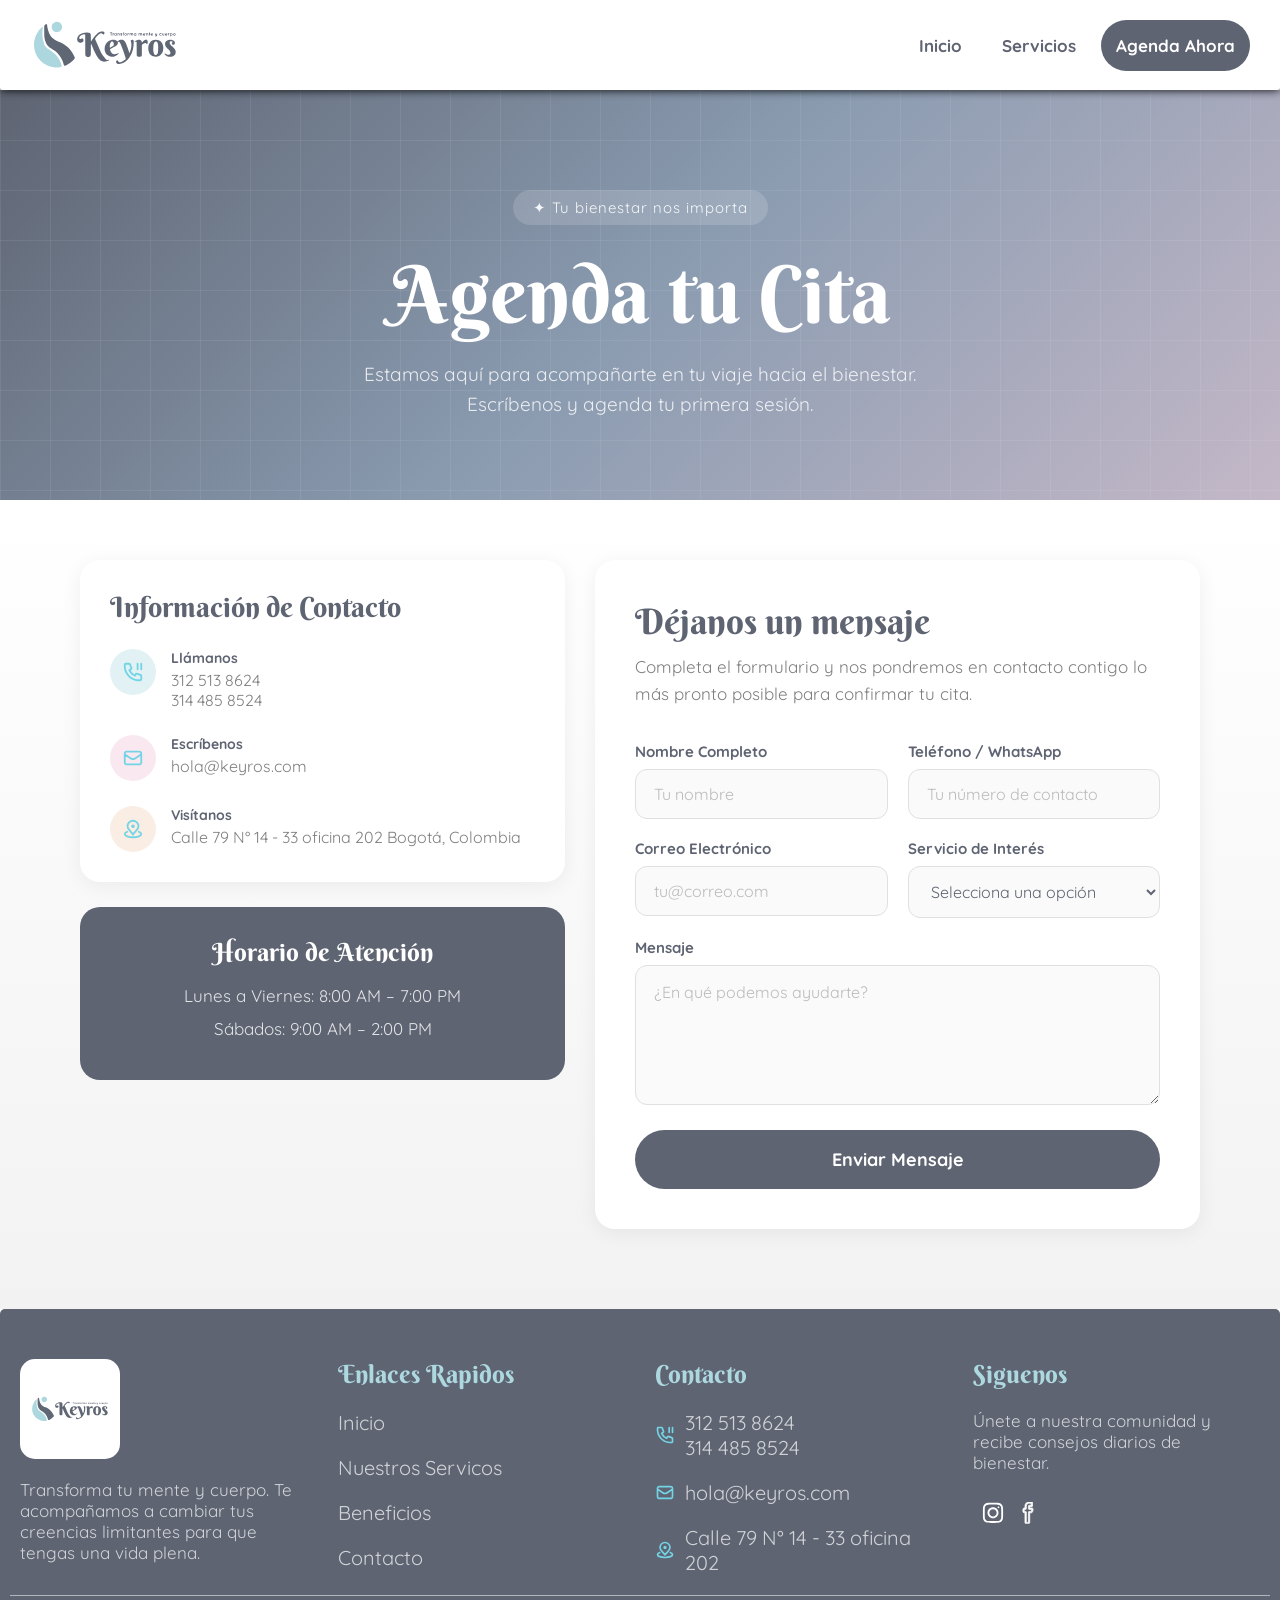
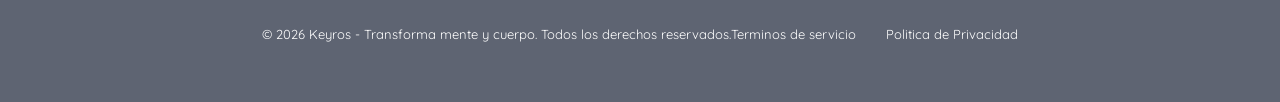
==== form.html @ 83b6fd3d "terminado" ====
<!doctype html>
<html lang="es">
  <head>
    <meta charset="UTF-8" />
    <meta name="viewport" content="width=device-width, initial-scale=1.0" />
    <title>Agenda tu Cita - Keyros</title>
    <link rel="stylesheet" href="styles.css" />
    <link rel="stylesheet" href="form.css" />
    <link rel="icon" type="image/png" href="/imgs/page__icon.png" />
  </head>

  <body>
    <header class="header__container">
      <div class="logo">
        <img src="/imgs/logo_main.svg" alt="" class="logo__img" />
      </div>

      <div class="logo logo__mobile">
        <img src="/imgs/page__icon.png" alt="" class="logo__img" />
      </div>

      <input type="checkbox" id="toggle__menu" />
      <label for="toggle__menu">
        <img class="menu__icon" src="/imgs/bars-solid-full.svg" alt="" />
      </label>

      <nav class="menu">
        <ul class="menu__list">
          <li class="menu__item">
            <a class="menu__link" href="index.html">Inicio</a>
          </li>
          <li class="menu__item">
            <a class="menu__link" href="index.html#servicios">Servicios</a>
          </li>
          <li class="menu__item agenda">
            <a class="menu__link" href="form.html">Agenda Ahora</a>
          </li>
        </ul>
      </nav>
    </header>

    <main class="form__main">
      <section class="form__banner">
        <div class="form__banner__bg"></div>
        <div class="form__banner__content">
          <p class="form__banner__text">✦ Tu bienestar nos importa</p>
          <h1 class="form__banner__title">Agenda tu Cita</h1>
          <p class="form__banner__subtitle">
            Estamos aquí para acompañarte en tu viaje hacia el bienestar.
            Escríbenos y agenda tu primera sesión.
          </p>
        </div>
      </section>

      <section class="form__section">
        <div class="contact__info">
          <div class="contact__card">
            <h2 class="contact__card__title">Información de Contacto</h2>

            <div class="contact__item">
              <div class="contact__icon contact__icon__blue">
                <img src="/imgs/phone-pause-svgrepo-com.svg" alt="" />
              </div>
              <div>
                <p class="contact__label">Llámanos</p>
                <a href="tel:+573125138624" class="contact__value"
                  >312 513 8624</a
                ><br />
                <a href="tel:+573144858524" class="contact__value"
                  >314 485 8524</a
                >
              </div>
            </div>

            <div class="contact__item">
              <div class="contact__icon contact__icon__pink">
                <img src="/imgs/mail-svgrepo-com.svg" alt="" />
              </div>
              <div>
                <p class="contact__label">Escríbenos</p>
                <a href="" class="contact__value">hola@keyros.com</a>
              </div>
            </div>

            <div class="contact__item">
              <div class="contact__icon contact__icon__orange">
                <img src="/imgs/map-pin-alt-svgrepo-com.svg" alt="" />
              </div>
              <div>
                <p class="contact__label">Visítanos</p>
                <a
                  target="_blank"
                  class="contact__value"
                  href="https://www.google.com/maps/place/Cl.+79+%23+14-+33,+Bogot%C3%A1/@4.664915,-74.0572863,17z/data=!3m1!4b1!4m6!3m5!1s0x8e3f9a5f12ed7e97:0x460403b6933eddb8!8m2!3d4.664915!4d-74.0572863!16s%2Fg%2F11m6qz9rjn?entry=ttu&g_ep=EgoyMDI2MDQxNC4wIKXMDSoASAFQAw%3D%3D"
                  >Calle 79 N° 14 - 33 oficina 202 Bogotá, Colombia</a
                >
              </div>
            </div>
          </div>

          <div class="schedule__card">
            <h3 class="schedule__title">Horario de Atención</h3>
            <p class="schedule__line">Lunes a Viernes: 8:00 AM – 7:00 PM</p>
            <p class="schedule__line">Sábados: 9:00 AM – 2:00 PM</p>
          </div>
        </div>

        <form>
          <fieldset>
            <legend>Déjanos un mensaje</legend>

            <p>
              Completa el formulario y nos pondremos en contacto contigo lo más
              pronto posible para confirmar tu cita.
            </p>

            <div class="form__fields">
              <div class="form__row">
                <div class="form__group">
                  <label for="nombre">Nombre Completo</label>

                  <input type="text" id="nombre" placeholder="Tu nombre" />
                </div>

                <div class="form__group">
                  <label for="telefono">Teléfono / WhatsApp</label>

                  <input
                    type="tel"
                    id="telefono"
                    placeholder="Tu número de contacto"
                  />
                </div>
              </div>

              <div class="form__row">
                <div class="form__group">
                  <label for="correo">Correo Electrónico</label>

                  <input type="email" id="correo" placeholder="tu@correo.com" />
                </div>
                <div class="form__group">
                  <label for="servicio">Servicio de Interés</label>
                  <select id="servicio">
                    <option>Selecciona una opción</option>
                    <option>Reflexología con Cristales</option>
                    <option>Sanación Emocional</option>
                    <option>Cambio de Creencias</option>
                    <option>Otro</option>
                  </select>
                </div>
              </div>

              <div class="form__group form__group__full">
                <label for="mensaje">Mensaje</label>
                <textarea
                  id="mensaje"
                  placeholder="¿En qué podemos ayudarte?"
                ></textarea>
              </div>

              <button>Enviar Mensaje</button>
            </div>
          </fieldset>
        </form>
      </section>
    </main>

    <footer>
      <div class="footer__text">
        <div class="footer__text__section">
          <div class="white__logo"><img src="/imgs/logo_main.svg" /></div>
          <div class="footer__paragraph">
            <p>
              Transforma tu mente y cuerpo. Te acompañamos a cambiar tus
              creencias limitantes para que tengas una vida plena.
            </p>
          </div>
        </div>
        <div class="footer__text__section">
          <div class="footer__section__title">
            <h3>Enlaces Rapidos</h3>
            <nav>
              <ul class="footer__list">
                <li class="footer__list__item">
                  <a href="/index.html">Inicio</a>
                </li>

                <li class="footer__list__item">
                  <a href="/index.html#servicios">Nuestros Servicos</a>
                </li>

                <li class="footer__list__item">
                  <a href="/index.html#beneficios">Beneficios</a>
                </li>

                <li class="footer__list__item">
                  <a href="/index.html#contacto">Contacto</a>
                </li>
              </ul>
            </nav>
          </div>
        </div>
        <div class="footer__text__section">
          <div class="footer__section__title">
            <h3>Contacto</h3>
          </div>
          <nav>
            <ul class="footer__list">
              <li class="footer__list__item">
                <img
                  src="/imgs/phone-pause-svgrepo-com.svg"
                  alt=""
                  class="footer__link__icon"
                />
                <div class="numbers">
                  <a href=""> 312 513 8624 </a>
                  <br />
                  <a href=""> 314 485 8524 </a>
                </div>
              </li>

              <li class="footer__list__item">
                <img
                  src="/imgs/mail-svgrepo-com.svg"
                  alt=""
                  class="footer__link__icon"
                /><a href="">hola@keyros.com</a>
              </li>

              <li class="footer__list__item">
                <img
                  src="/imgs/map-pin-alt-svgrepo-com.svg"
                  alt=""
                  class="footer__link__icon"
                /><a
                  target="_blank"
                  href="https://www.google.com/maps/place/Cl.+79+%23+14-+33,+Bogot%C3%A1/@4.664915,-74.0572863,17z/data=!3m1!4b1!4m6!3m5!1s0x8e3f9a5f12ed7e97:0x460403b6933eddb8!8m2!3d4.664915!4d-74.0572863!16s%2Fg%2F11m6qz9rjn?entry=ttu&g_ep=EgoyMDI2MDQxNC4wIKXMDSoASAFQAw%3D%3D"
                  >Calle 79 N° 14 - 33 oficina 202</a
                >
              </li>
            </ul>
          </nav>
        </div>
        <div class="footer__text__section">
          <div class="footer__section__title">
            <h3>Siguenos</h3>
          </div>

          <p class="footer__paragraph">
            Únete a nuestra comunidad y recibe consejos diarios de bienestar.
          </p>

          <div class="footer__socials">
            <div class="footer_socials_img">
              <a
                href="https://www.instagram.com/keyros_transforma/"
                target="_blank"
              >
                <img
                  class="footer__link__icon"
                  src="imgs/instagram-svgrepo-com.svg"
                  alt=""
                />
              </a>
            </div>
            <div class="footer_socials_img">
              <img
                class="footer__link__icon"
                src="imgs/facebook-svgrepo-com.svg"
                alt=""
              />
            </div>
          </div>
        </div>
      </div>
      <div class="footer__brand">
        <p class="brand">
          © 2026 Keyros - Transforma mente y cuerpo. Todos los derechos
          reservados.
        </p>

        <ul class="terminos">
          <li><a href="">Terminos de servicio</a></li>
          <li><a href="">Politica de Privacidad</a></li>
        </ul>
      </div>
    </footer>
  </body>
</html>
---- styles.css ----
@import url('https://fonts.googleapis.com/css2?family=Berkshire+Swash&family=Oswald:wght@200..700&family=Pirata+One&family=Quicksand:wght@300..700&display=swap');



* {
    padding: 0;
    margin: 0;
    box-sizing: border-box;
}

:root {
    --main-light-blue: #add8df;
    --main-blue: #73d4e5;
    --main-dark-blue: #5e6472;
    --main-grey: #7f7f7f;
    --main-pink: #e68ab3;
    --main-orange: #e6a772;
    --main-text: Quicksand;
    --main-titles: Berkshire Swash;

     --section-px: 80px;
}

html {
    font-size: 62.5%;
    font-family: var(--main-text);
    scroll-behavior: smooth;

}
ul{
    list-style: none;
}

button {

    font-family: var(--main-text);
}


body {
    display: flex;
    flex-direction: column;
    min-height: 100vh;

}
section {
    scroll-margin-top: 90px; 
}

header {
    position: fixed;
    width: 100%;
    background-color: white;
    height: 90px;
    padding: 0px 30px;
    display: flex;
    justify-content: space-between;
    align-items: center;
    border-radius: 0 0 3px 3px;
    box-shadow: 0 0 10px black;
    z-index: 10;
}

.logo {
    width: 150px;
    height: 100%;

}

.logo__img {
    display: block;
    object-fit: fill;
    height: 100%;
    width: 100%;

}

.logo__mobile {

    display: none;
}

a{

    text-decoration: none;
    color:var(--main-dark-blue) ;


}

.menu__list {
    display: flex;
    align-items: center;
    list-style: none;
    gap: 10px;

}

.menu__link {
    text-decoration: none;
    color: var(--main-dark-blue);
    font-weight: bold;
    font-size: 1.7rem;
    transition: all 0.3s;

}

.menu__link:hover {

    color: #73d4e5;
}



.menu__item {

    padding: 15px;

}


.agenda {

    background-color: var(--main-dark-blue);
    border-radius: 40px;
    transition: all 0.3s;

}

.agenda:hover {

    background-color: #73d4e5;
    transform: translateY(-3px);

}

.agenda>a {

    color: white;


}

.agenda>a:hover{

    color: white;


}

main {

    margin-top: 90px;
}

h1 {

    font-family: var(--main-titles);
    color: var(--main-dark-blue);

}


footer {
    padding: 30px 10px;
    background-color: var(--main-dark-blue);
    text-align: center;
    margin-top: auto;
    border-radius: 5px 5px 0 0;

}

footer>p {
    color: white;
}

#toggle__menu,
.menu__icon {

    display: none;
    width: 50px;
    height: 100%;


}


.footer__text {

    display: flex;
    width: 100%;
    justify-content: space-between;
    gap: 10px;

}



.white__logo {

    
    background-color: white;
    border-radius: 15px;
    width: 100px;
    height: 100px;
    padding: 10px 10px;
    


}

.white__logo>img{

    width: 100%;



}

.footer__text__section {
    width: 25%;
    color: var(--main-light-blue);
    padding: 20px 10px;

}


.footer__section__title, .footer__section__title>h3{

    font-family: var(--main-titles);
    font-size: 2.5rem;
    font-weight: 500;
    text-align: left;

}

.footer__paragraph>p, .footer__list__item>div>a,.footer__list__item>a, .footer__text__section>p{

    font-family: var(--main-text);
    color: rgba(255, 255, 255, 0.712);
    font-size: 2rem;
    font-weight: 400;
    text-align: left;

}

.footer__list__item{
    text-align: left;
    transition: all 0.2s;
    margin-top: 20px;
    display: flex;
    gap: 10px;

}

.footer__list__item>a:hover,.footer__list__item>div>a:hover{

    color: var(--main-blue);
}

.footer__paragraph>p, .footer__text__section>p{

    font-size: 1.7rem;



}

 .footer__paragraph{

    margin-top: 20px;
    



}

.footer__list{

    list-style: none;
    
}
.footer__link__icon{

    width: 20px;
    transition: all 0.2s;
    


}
.footer__link__icon:hover{

    transform: scale(1.1);


}

.footer__socials{
    margin-top: 30PX;
    margin-left: 10px;
    display: flex;
    gap: 15px;
}
.footer_socials_img{

    transform: scale(1.1);
}
.footer_socials_img:hover{

    transform: scale(1.1);
    cursor: pointer;
}

.footer__brand{
    border-top: rgba(255, 255, 255, 0.531) 1px solid;
    padding: 30px 0px;
    display: flex;
    flex-wrap: wrap;
    justify-content: space-between;
    align-items: center;
    justify-content: center;
    row-gap: 20px;

}
.terminos>li>a{
    color: white;
    font-size: 1.3rem;
    font-weight: 400;

}

ul>.terminos>li>a:hover{

    color: var(--main-blue);


}

.brand{

    color: white;
    font-size: 1.3rem;
}

.terminos{
    display: flex;
    gap: 30px;
}


@media(max-width: 900px){


    .footer__text{
        flex-direction: column;
    }

 .footer__text__section{

    width: 50%;
 }

 .footer__paragraph{

    text-align: center;
 }

}


@media (max-width: 600px) {

    :root {
        --section-px: 15px;
    }

    .logo {

        display: none;
    }

    .logo__mobile {

        display: block;
        height: 55%;
        width: auto;
    }


    .menu {
        position: absolute;
        top: 90px;
        left: 0;
        width: 0;
        height: 0;
        overflow: hidden;
        opacity: 0;
        border-radius: 0px 0px 5rem 0px;
        transition: width 0.3s ease, height 0.3s ease, opacity 0.3s ease, border-radius 0.3s ease;
        background-color: white;
    }



    .menu__list {
        width: 100%;
        gap: 0;
        height: 20rem;
        flex-direction: column;
        justify-content: center;
        align-items: center;
        position: absolute;
        left: 0;
        top: 0;


    }

    .menu__list li {
        width: 100%;
        display: flex;
        align-items: center;
        justify-content: center;
        padding: 2rem 0;
        /* border-bottom: 1px solid var(--main-dark-blue); */


    }

    .menu__list li:first-child {
        border-bottom: 1px solid var(--main-dark-blue);
        border-top: 1px solid var(--main-dark-blue);
    }

    .menu__icon {

        display: block;
        cursor: pointer;

    }

    #toggle__menu:checked~.menu {
        height: 20rem;
        width: 100%;
        opacity: 1;
        border-radius: 0px 0px 0px 0px;
    }



    header {
        flex-direction: row-reverse;
        height: 70px;
        transition: border-radius 0.3s ease;

    }

    header:has(#toggle__menu:checked) {
        border-radius: 0 0 0 0;
    }


    



}
---- form.css ----
.form__banner {
    position: relative;
    padding: 100px var(--section-px) 80px;
    text-align: center;
    overflow: hidden;
    background: linear-gradient(135deg, #5e6472 0%, #8a9bb0 50%, #c4b8c8 100%);
}

.form__banner__bg {
    position: absolute;
    inset: 0;
    background-image:
        linear-gradient(rgba(255,255,255,0.07) 1px, transparent 1px),
        linear-gradient(90deg, rgba(255,255,255,0.07) 1px, transparent 1px);
    background-size: 50px 50px;
    pointer-events: none;
}

.form__banner__content {
    position: relative;
    z-index: 1;
}

.form__banner__text {
    display: inline-block;
    background: rgba(255,255,255,0.15);
    color: rgba(255,255,255,0.9);
    font-size: 1.5rem;
    padding: 8px 20px;
    border-radius: 30px;
    margin-bottom: 20px;
    letter-spacing: 1px;
}

.form__banner__title {
    font-family: var(--main-titles);
    font-size: clamp(5rem, 8vw, 8rem);
    color: white;
    font-weight: 500;
    margin-bottom: 15px;
    background: none;
    -webkit-text-fill-color: white;
}

.form__banner__subtitle {
    font-size: 1.9rem;
    color: rgba(255,255,255,0.82);
    max-width: 600px;
    margin: 0 auto;
    line-height: 1.6;
}


.form__main {
    margin-top: 90px;
}

.form__section {
    display: flex;
    flex-wrap: wrap;
    gap: 30px;
    padding: 60px var(--section-px) 80px;
    align-items: flex-start;
    background: linear-gradient(0deg, rgba(127,127,127,0.1) 0%, rgba(255,255,255,1) 100%);
}

.contact__info {
    flex: 1 1 280px;
    display: flex;
    flex-direction: column;
    gap: 25px;
}

.contact__card {
    background: white;
    border-radius: 20px;
    padding: 30px;
    box-shadow: 0 4px 20px rgba(0,0,0,0.06);
    display: flex;
    flex-direction: column;
    gap: 25px;
}

.contact__card__title {
    font-family: var(--main-titles);
    font-size: 2.8rem;
    color: var(--main-dark-blue);
    font-weight: 500;
}

.contact__item {
    display: flex;
    align-items: flex-start;
    gap: 15px;
}

.contact__icon {
    width: 46px;
    height: 46px;
    min-width: 46px;
    border-radius: 50%;
    display: flex;
    align-items: center;
    justify-content: center;
    padding: 12px;
}

.contact__icon img {
    width: 100%;
    height: 100%;
    object-fit: contain;
}

.contact__icon__blue { 
    
    background-color: rgba(173,216,223,0.35);
 }
.contact__icon__pink  { 

    background-color: rgba(230,138,179,0.2); 
}
.contact__icon__orange{

    background-color: rgba(230,167,114,0.2); 
}

.contact__label {
    font-size: 1.4rem;
    font-weight: bold;
    color: var(--main-dark-blue);
    margin-bottom: 3px;
}

.contact__value {
    font-size: 1.6rem;
    color: var(--main-grey);
    text-decoration: none;
    font-weight: 400;
    display: inline-block;
}

.contact__value:hover {
    color: var(--main-blue);
}


.schedule__card {
    background: var(--main-dark-blue);
    border-radius: 20px;
    padding: 30px;
    text-align: center;
}

.schedule__title {
    font-family: var(--main-titles);
    font-size: 2.5rem;
    color: white;
    font-weight: 500;
    margin-bottom: 15px;
}

.schedule__line {
    font-size: 1.7rem;
    color: rgba(255,255,255,0.82);
    margin-bottom: 8px;
    line-height: 1.5;
}

/* hasta aqui sirve */

form {
    flex: 1 1 400px;
    background: white;
    border-radius: 20px;
    padding: 40px;
    box-shadow: 0 4px 20px rgba(0,0,0,0.06);
}

fieldset {
    border: none;
    padding: 0;
    margin: 0;
}

legend {
    font-family: var(--main-titles);
    font-size: 3.5rem;
    color: var(--main-dark-blue);
    font-weight: 500;
    margin-bottom: 10px;
}

form  p {
    font-size: 1.7rem;
    color: var(--main-grey);
    line-height: 1.6;
    margin-bottom: 35px;
    margin-top: 0;
}

label {
    font-size: 1.5rem;
    font-weight: bold;
    color: var(--main-dark-blue);
}


input, select, textarea {
    font-family: var(--main-text);
    font-size: 1.6rem;
    color: var(--main-dark-blue);
    border: 1.5px solid #e0e0e0;
    border-radius: 12px;
    padding: 14px 18px;
    background: #fafafa;
    outline: none;
    transition: border-color 0.2s, box-shadow 0.2s;
    width: 100%;
    box-sizing: border-box; 
}


input:focus, textarea:focus, select:focus{

    border-color: var(--main-blue);
    box-shadow: 0 3px 10px rgba(115, 212, 229, 0.4);


}

input::placeholder, 
textarea::placeholder {
    color: #bbb;
}

textarea {
    resize: vertical;
    min-height: 140px;
    line-height: 1.5;
    max-height: 300px;
}

button{
    width: 100%;
    padding: 18px;
    background-color: var(--main-dark-blue);
    color: white;
    font-family: var(--main-text);
    font-size: 1.8rem;
    font-weight: bold;
    border: none;
    border-radius: 50px;
    cursor: pointer;
    transition: all 0.3s;
    margin-top: 5px;
    text-align: center;
}

button:hover {
    background-color: var(--main-blue);
    transform: translateY(-3px);
    box-shadow: 0 8px 25px var(--main-blue);
}

.form__fields {
    display: flex;
    flex-direction: column;
    gap: 20px;
    
}

.form__row {
    display: flex;
    gap: 20px;
    flex-wrap: wrap;
}

.form__group {
    flex: 1 1 200px;
    display: flex;
    flex-direction: column;
    gap: 8px;
}

.form__group__full {
    flex: 1 1 100%;
}

@media (max-width: 700px) {
    .form__row {
        flex-direction: column;
    }

    .form__group{

        flex: 1 1 0;
    }

    form {
        padding: 25px 20px;
    }

    .contact__card {
        padding: 25px 20px;
    }
}
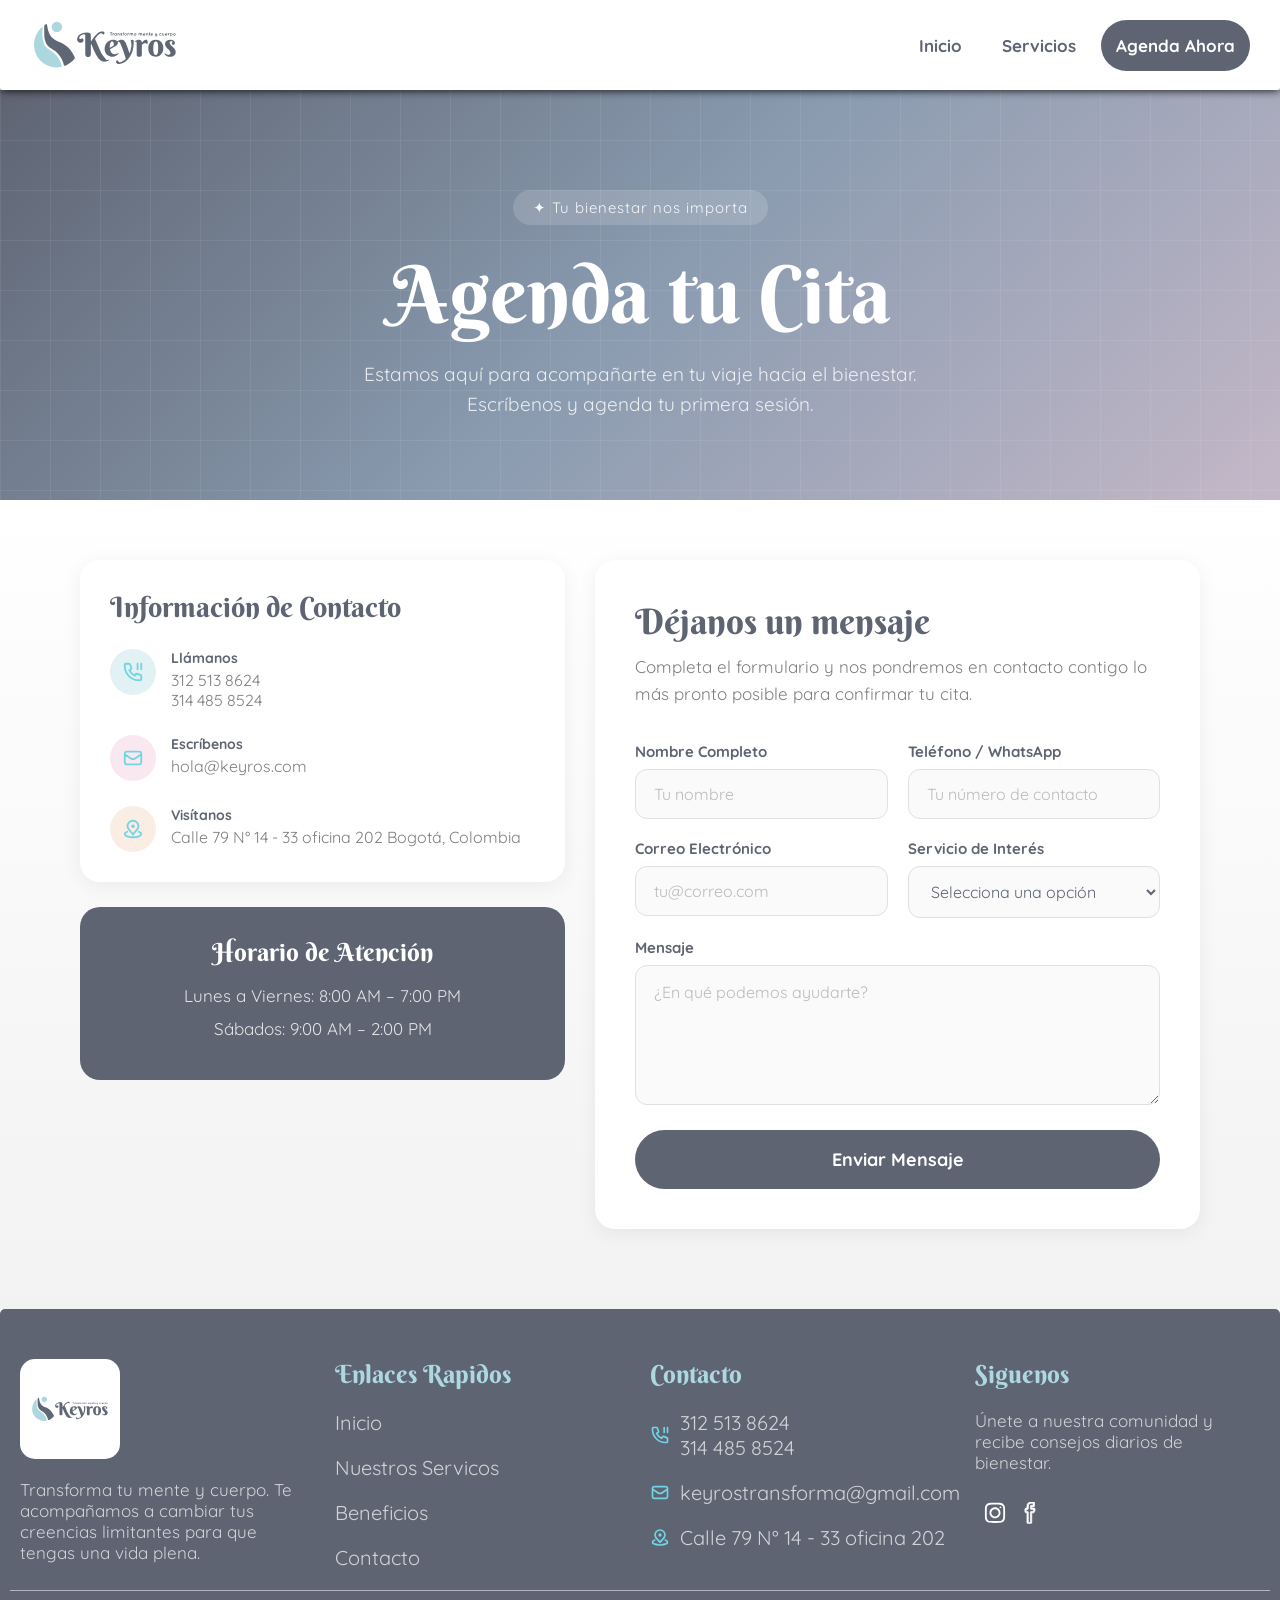
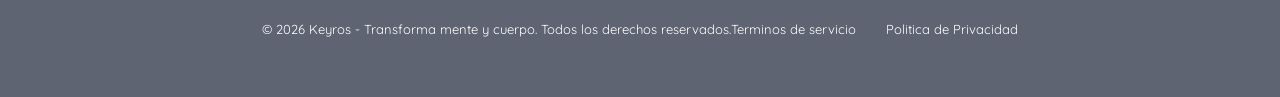
==== commit 8a1d81cb: "correo fix" ====
--- a/form.html
+++ b/form.html
@@ -225,7 +225,7 @@
                   src="/imgs/mail-svgrepo-com.svg"
                   alt=""
                   class="footer__link__icon"
-                /><a href="">hola@keyros.com</a>
+                /><a href="mailto:keyrostransforma@gmail.com">keyrostransforma@gmail.com</a>
               </li>
 
               <li class="footer__list__item">
